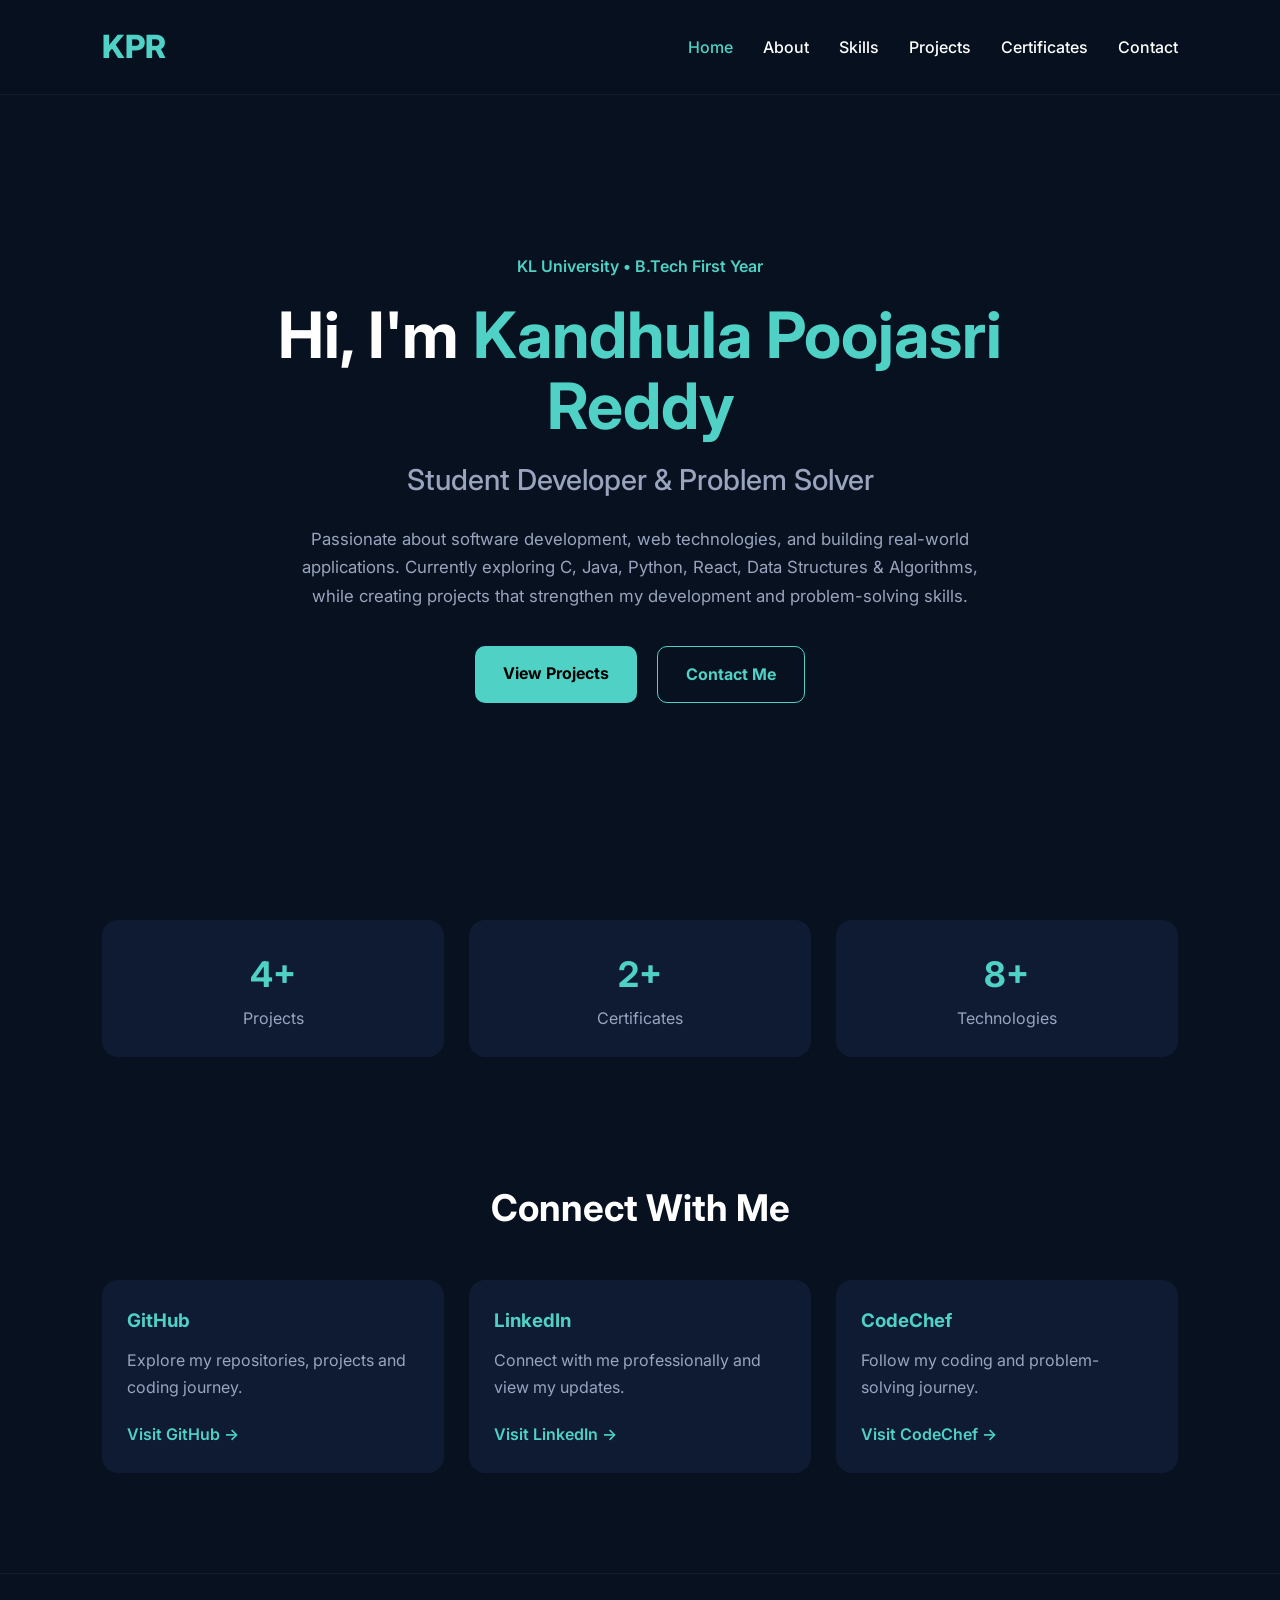
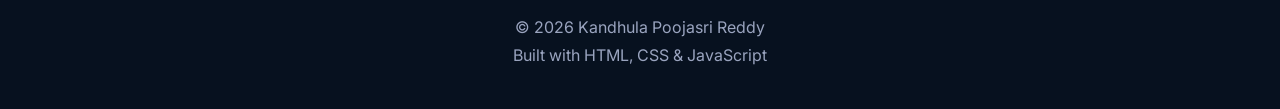
==== portfolio/index.html @ bd5755e9 "Add files via upload" ====
<!DOCTYPE html>
<html lang="en">
<head>
    <meta charset="UTF-8">
    <meta name="viewport" content="width=device-width, initial-scale=1.0">
    <title>Kandhula Poojasri Reddy | Portfolio</title>

    <link rel="stylesheet" href="style.css">

    <link rel="preconnect" href="https://fonts.googleapis.com">
    <link href="https://fonts.googleapis.com/css2?family=Inter:wght@300;400;500;600;700;800&display=swap" rel="stylesheet">
</head>
<body>

    <!-- Navigation -->
    <header class="navbar">
        <div class="logo">KPR</div>

        <nav>
            <ul>
                <li><a href="index.html" class="active">Home</a></li>
                <li><a href="about.html">About</a></li>
                <li><a href="skills.html">Skills</a></li>
                <li><a href="projects.html">Projects</a></li>
                <li><a href="cert.html">Certificates</a></li>
                <li><a href="contact.html">Contact</a></li>
            </ul>
        </nav>
    </header>

    <!-- Hero Section -->
    <section class="hero">

        <div class="hero-content">

            <p class="tagline">
                KL University • B.Tech First Year
            </p>

            <h1>
                Hi, I'm
                <span>Kandhula Poojasri Reddy</span>
            </h1>

            <h2>
                Student Developer & Problem Solver
            </h2>

            <p class="hero-text">
                Passionate about software development,
                web technologies, and building real-world
                applications.

                Currently exploring C, Java, Python,
                React, Data Structures & Algorithms,
                while creating projects that strengthen
                my development and problem-solving skills.
            </p>

            <div class="hero-buttons">

                <a href="projects.html" class="btn-primary">
                    View Projects
                </a>

                <a href="contact.html" class="btn-secondary">
                    Contact Me
                </a>

            </div>

        </div>

    </section>

    <!-- Quick Stats -->

    <section class="stats">

        <div class="stat-card">
            <h3>4+</h3>
            <p>Projects</p>
        </div>

        <div class="stat-card">
            <h3>2+</h3>
            <p>Certificates</p>
        </div>

        <div class="stat-card">
            <h3>8+</h3>
            <p>Technologies</p>
        </div>

    </section>

    <!-- Profiles -->

    <section class="profiles">

        <h2>Connect With Me</h2>

        <div class="profile-grid">

            <div class="profile-card">

                <h3>GitHub</h3>

                <p>
                    Explore my repositories,
                    projects and coding journey.
                </p>

                <a href="https://github.com/luffy-loop"
                   target="_blank">
                    Visit GitHub →
                </a>

            </div>

            <div class="profile-card">

                <h3>LinkedIn</h3>

                <p>
                    Connect with me professionally
                    and view my updates.
                </p>

                <a href="https://www.linkedin.com/in/pooja-sri-648669372"
                   target="_blank">
                    Visit LinkedIn →
                </a>

            </div>

            <div class="profile-card">

                <h3>CodeChef</h3>

                <p>
                    Follow my coding and
                    problem-solving journey.
                </p>

                <a href="https://www.codechef.com/users/poojasri_redk"
                   target="_blank">
                    Visit CodeChef →
                </a>

            </div>

        </div>

    </section>

    <!-- Footer -->

    <footer>

        <p>
            © 2026 Kandhula Poojasri Reddy
        </p>

        <p>
            Built with HTML, CSS & JavaScript
        </p>

    </footer>

    <script src="script.js"></script>

</body>
</html>
---- portfolio/style.css ----
*{
margin:0;
padding:0;
box-sizing:border-box;
font-family:'Inter',sans-serif;
}

:root{
--bg:#07111f;
--card:#0f1b33;
--accent:#4fd1c5;
--text:#ffffff;
--muted:#9aa4bf;
}

html{
scroll-behavior:smooth;
}

body{
background:var(--bg);
color:var(--text);
line-height:1.7;
}

.navbar{
display:flex;
justify-content:space-between;
align-items:center;
padding:20px 8%;
background:rgba(7,17,31,.95);
backdrop-filter:blur(10px);
position:sticky;
top:0;
z-index:1000;
border-bottom:1px solid rgba(255,255,255,.05);
}

.logo{
font-size:2rem;
font-weight:800;
color:var(--accent);
}

.navbar ul{
display:flex;
gap:30px;
list-style:none;
}

.navbar a{
text-decoration:none;
color:var(--text);
font-weight:500;
transition:.3s;
}

.navbar a:hover,
.navbar a.active{
color:var(--accent);
}

.hero{
min-height:85vh;
display:flex;
justify-content:center;
align-items:center;
padding:0 8%;
text-align:center;
}

.hero-content{
max-width:900px;
}

.tagline{
color:var(--accent);
font-weight:600;
margin-bottom:20px;
}

.hero h1{
font-size:4rem;
line-height:1.1;
margin-bottom:15px;
}

.hero h1 span{
color:var(--accent);
}

.hero h2{
font-size:1.8rem;
color:var(--muted);
font-weight:500;
margin-bottom:20px;
}

.hero-text{
max-width:700px;
margin:auto;
color:var(--muted);
font-size:1.05rem;
}

.hero-buttons{
display:flex;
justify-content:center;
gap:20px;
margin-top:35px;
flex-wrap:wrap;
}

.btn-primary{
background:var(--accent);
color:#000;
padding:14px 28px;
border-radius:10px;
text-decoration:none;
font-weight:700;
}

.btn-secondary{
border:1px solid var(--accent);
color:var(--accent);
padding:14px 28px;
border-radius:10px;
text-decoration:none;
font-weight:700;
}

.stats{
padding:60px 8%;
display:grid;
grid-template-columns:repeat(auto-fit,minmax(220px,1fr));
gap:25px;
}

.stat-card{
background:var(--card);
padding:25px;
border-radius:16px;
text-align:center;
}

.stat-card h3{
font-size:2.2rem;
color:var(--accent);
}

.stat-card p{
color:var(--muted);
}

.profiles{
padding:60px 8%;
}

.profiles h2{
text-align:center;
margin-bottom:40px;
font-size:2.3rem;
}

.profile-grid{
display:grid;
grid-template-columns:repeat(auto-fit,minmax(280px,1fr));
gap:25px;
}

.profile-card{
background:var(--card);
padding:25px;
border-radius:16px;
transition:.3s;
}

.profile-card:hover{
transform:translateY(-8px);
}

.profile-card h3{
margin-bottom:10px;
color:var(--accent);
}

.profile-card p{
color:var(--muted);
margin-bottom:20px;
}

.profile-card a{
text-decoration:none;
color:var(--accent);
font-weight:600;
}

.page-section{
padding:50px 8%;
max-width:1200px;
margin:auto;
}

.page-title{
text-align:center;
font-size:3rem;
margin-bottom:10px;
}

.page-subtitle{
text-align:center;
color:var(--muted);
margin-bottom:40px;
}

.grid{
display:grid;
grid-template-columns:repeat(auto-fit,minmax(280px,1fr));
gap:25px;
}

.card{
background:var(--card);
padding:20px;
border-radius:16px;
transition:.3s;
opacity:0;
transform:translateY(30px);
}

.card:hover{
transform:translateY(-8px);
}

.card.active{
opacity:1;
transform:translateY(0);
}

.card h3{
margin-bottom:12px;
color:var(--accent);
}

.card p{
color:var(--muted);
}

.card a{
text-decoration:none;
color:var(--accent);
font-weight:600;
}

footer{
text-align:center;
padding:40px;
margin-top:40px;
border-top:1px solid rgba(255,255,255,.05);
color:var(--muted);
}

@media(max-width:768px){

.navbar{
flex-direction:column;
gap:15px;
}

.navbar ul{
flex-wrap:wrap;
justify-content:center;
gap:15px;
}

.hero h1{
font-size:2.5rem;
}

.hero h2{
font-size:1.3rem;
}

.page-title{
font-size:2.2rem;
}

.hero-buttons{
flex-direction:column;
align-items:center;
}

.stats,
.profile-grid,
.grid{
grid-template-columns:1fr;
}
}
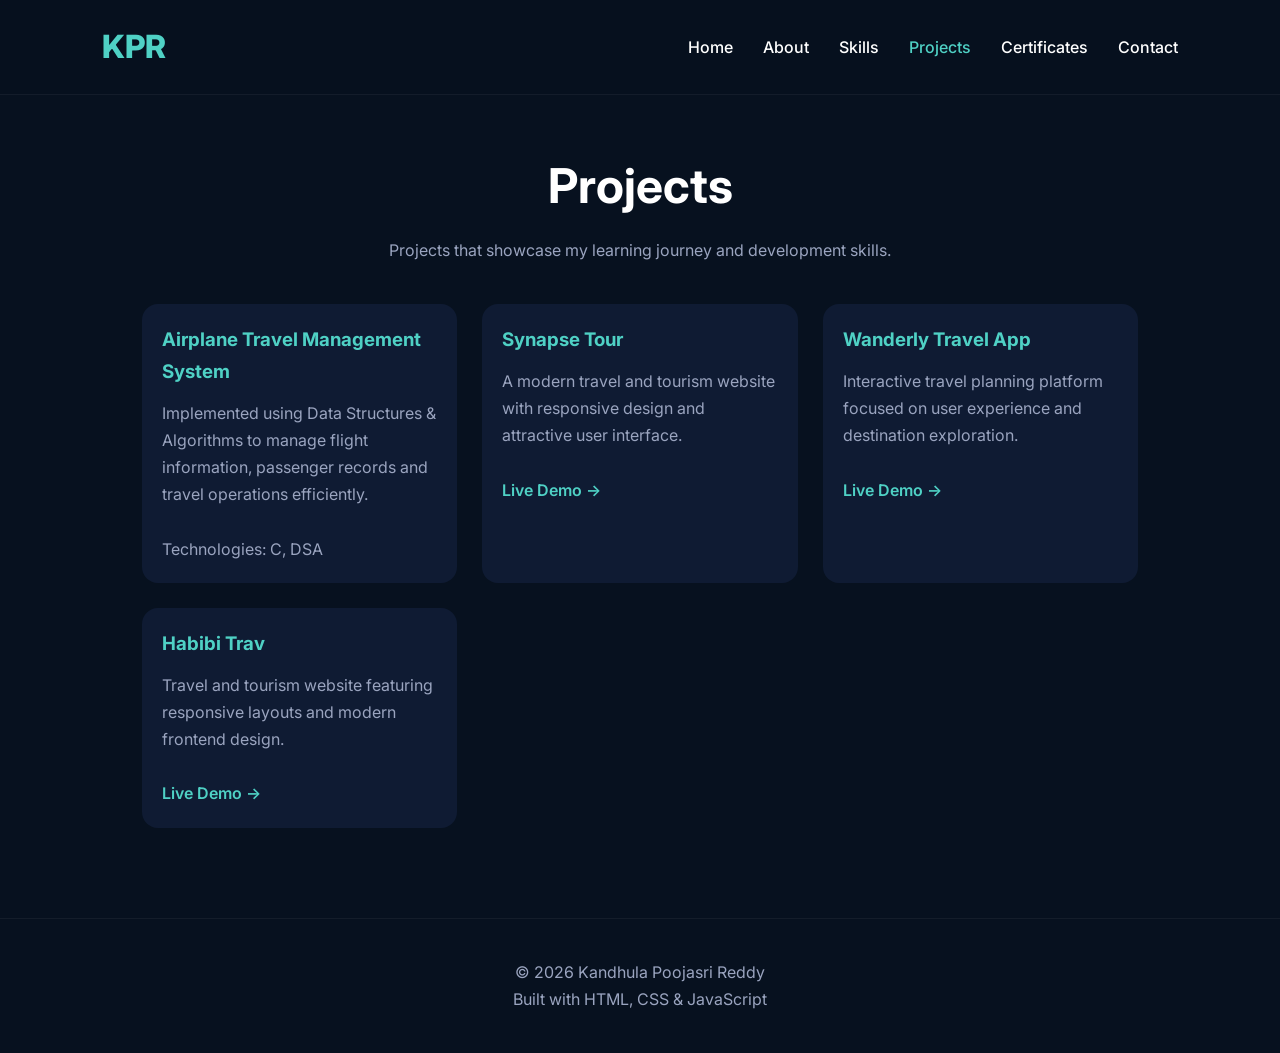
==== commit aa122e68: "index.html" ====
--- a/portfolio/index.html
+++ b/portfolio/index.html
@@ -1,174 +1,118 @@
-<!DOCTYPE html>
-<html lang="en">
+<html>
 <head>
-    <meta charset="UTF-8">
-    <meta name="viewport" content="width=device-width, initial-scale=1.0">
-    <title>Kandhula Poojasri Reddy | Portfolio</title>
+<title>Projects | Kandhula Poojasri Reddy</title>
+<link rel="stylesheet" href="style.css">
+<link href="https://fonts.googleapis.com/css2?family=Inter:wght@300;400;500;600;700;800&display=swap" rel="stylesheet">
+</head>
 
-    <link rel="stylesheet" href="style.css">
-
-    <link rel="preconnect" href="https://fonts.googleapis.com">
-    <link href="https://fonts.googleapis.com/css2?family=Inter:wght@300;400;500;600;700;800&display=swap" rel="stylesheet">
-</head>
 <body>
 
-    <!-- Navigation -->
-    <header class="navbar">
-        <div class="logo">KPR</div>
+<header class="navbar">
 
-        <nav>
-            <ul>
-                <li><a href="index.html" class="active">Home</a></li>
-                <li><a href="about.html">About</a></li>
-                <li><a href="skills.html">Skills</a></li>
-                <li><a href="projects.html">Projects</a></li>
-                <li><a href="cert.html">Certificates</a></li>
-                <li><a href="contact.html">Contact</a></li>
-            </ul>
-        </nav>
-    </header>
+<div class="logo">KPR</div>
 
-    <!-- Hero Section -->
-    <section class="hero">
+<nav>
+<ul>
+<li><a href="index.html">Home</a></li>
+<li><a href="about.html">About</a></li>
+<li><a href="skills.html">Skills</a></li>
+<li><a href="projects.html" class="active">Projects</a></li>
+<li><a href="cert.html">Certificates</a></li>
+<li><a href="contact.html">Contact</a></li>
+</ul>
+</nav>
 
-        <div class="hero-content">
+</header>
 
-            <p class="tagline">
-                KL University • B.Tech First Year
-            </p>
+<section class="page-section">
 
-            <h1>
-                Hi, I'm
-                <span>Kandhula Poojasri Reddy</span>
-            </h1>
+<h1 class="page-title">Projects</h1>
 
-            <h2>
-                Student Developer & Problem Solver
-            </h2>
+<p class="page-subtitle">
+Projects that showcase my learning journey and development skills.
+</p>
 
-            <p class="hero-text">
-                Passionate about software development,
-                web technologies, and building real-world
-                applications.
+<div class="grid">
 
-                Currently exploring C, Java, Python,
-                React, Data Structures & Algorithms,
-                while creating projects that strengthen
-                my development and problem-solving skills.
-            </p>
+<div class="card">
 
-            <div class="hero-buttons">
+<h3>Airplane Travel Management System</h3>
 
-                <a href="projects.html" class="btn-primary">
-                    View Projects
-                </a>
+<p>
+Implemented using Data Structures & Algorithms
+to manage flight information, passenger records
+and travel operations efficiently.
+</p>
 
-                <a href="contact.html" class="btn-secondary">
-                    Contact Me
-                </a>
+<br>
 
-            </div>
+<p>
+Technologies: C, DSA
+</p>
 
-        </div>
+</div>
 
-    </section>
+<div class="card">
 
-    <!-- Quick Stats -->
+<h3>Synapse Tour</h3>
 
-    <section class="stats">
+<p>
+A modern travel and tourism website with
+responsive design and attractive user interface.
+</p>
 
-        <div class="stat-card">
-            <h3>4+</h3>
-            <p>Projects</p>
-        </div>
+<br>
 
-        <div class="stat-card">
-            <h3>2+</h3>
-            <p>Certificates</p>
-        </div>
+<a href="https://synapse-tour.netlify.app/" target="_blank">
+Live Demo →
+</a>
 
-        <div class="stat-card">
-            <h3>8+</h3>
-            <p>Technologies</p>
-        </div>
+</div>
 
-    </section>
+<div class="card">
 
-    <!-- Profiles -->
+<h3>Wanderly Travel App</h3>
 
-    <section class="profiles">
+<p>
+Interactive travel planning platform focused on
+user experience and destination exploration.
+</p>
 
-        <h2>Connect With Me</h2>
+<br>
 
-        <div class="profile-grid">
+<a href="https://wanderly-travel-app.netlify.app/" target="_blank">
+Live Demo →
+</a>
 
-            <div class="profile-card">
+</div>
 
-                <h3>GitHub</h3>
+<div class="card">
 
-                <p>
-                    Explore my repositories,
-                    projects and coding journey.
-                </p>
+<h3>Habibi Trav</h3>
 
-                <a href="https://github.com/luffy-loop"
-                   target="_blank">
-                    Visit GitHub →
-                </a>
+<p>
+Travel and tourism website featuring
+responsive layouts and modern frontend design.
+</p>
 
-            </div>
+<br>
 
-            <div class="profile-card">
+<a href="https://habibitrav.netlify.app/" target="_blank">
+Live Demo →
+</a>
 
-                <h3>LinkedIn</h3>
+</div>
 
-                <p>
-                    Connect with me professionally
-                    and view my updates.
-                </p>
+</div>
 
-                <a href="https://www.linkedin.com/in/pooja-sri-648669372"
-                   target="_blank">
-                    Visit LinkedIn →
-                </a>
+</section>
 
-            </div>
+<footer>
+<p>© 2026 Kandhula Poojasri Reddy</p>
+<p>Built with HTML, CSS & JavaScript</p>
+</footer>
 
-            <div class="profile-card">
-
-                <h3>CodeChef</h3>
-
-                <p>
-                    Follow my coding and
-                    problem-solving journey.
-                </p>
-
-                <a href="https://www.codechef.com/users/poojasri_redk"
-                   target="_blank">
-                    Visit CodeChef →
-                </a>
-
-            </div>
-
-        </div>
-
-    </section>
-
-    <!-- Footer -->
-
-    <footer>
-
-        <p>
-            © 2026 Kandhula Poojasri Reddy
-        </p>
-
-        <p>
-            Built with HTML, CSS & JavaScript
-        </p>
-
-    </footer>
-
-    <script src="script.js"></script>
+<script src="script.js"></script>
 
 </body>
-</html>+</html>
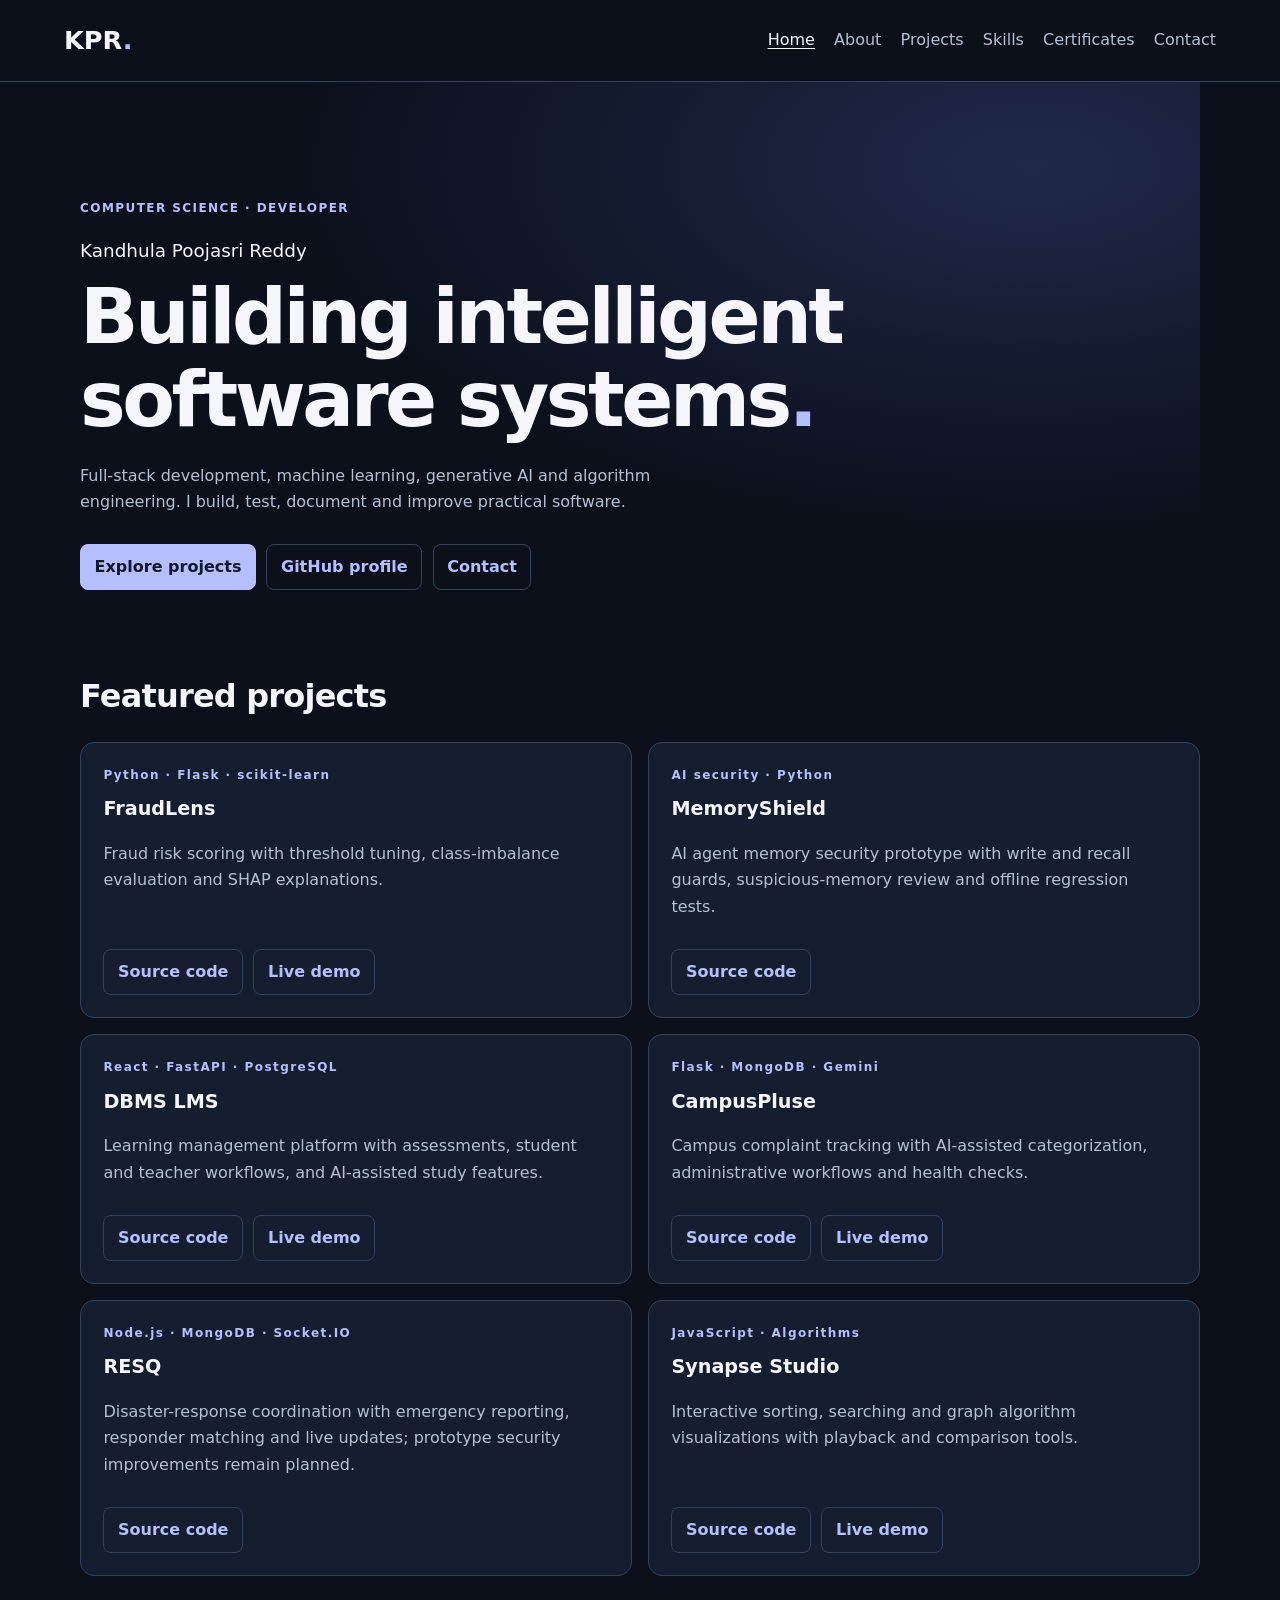
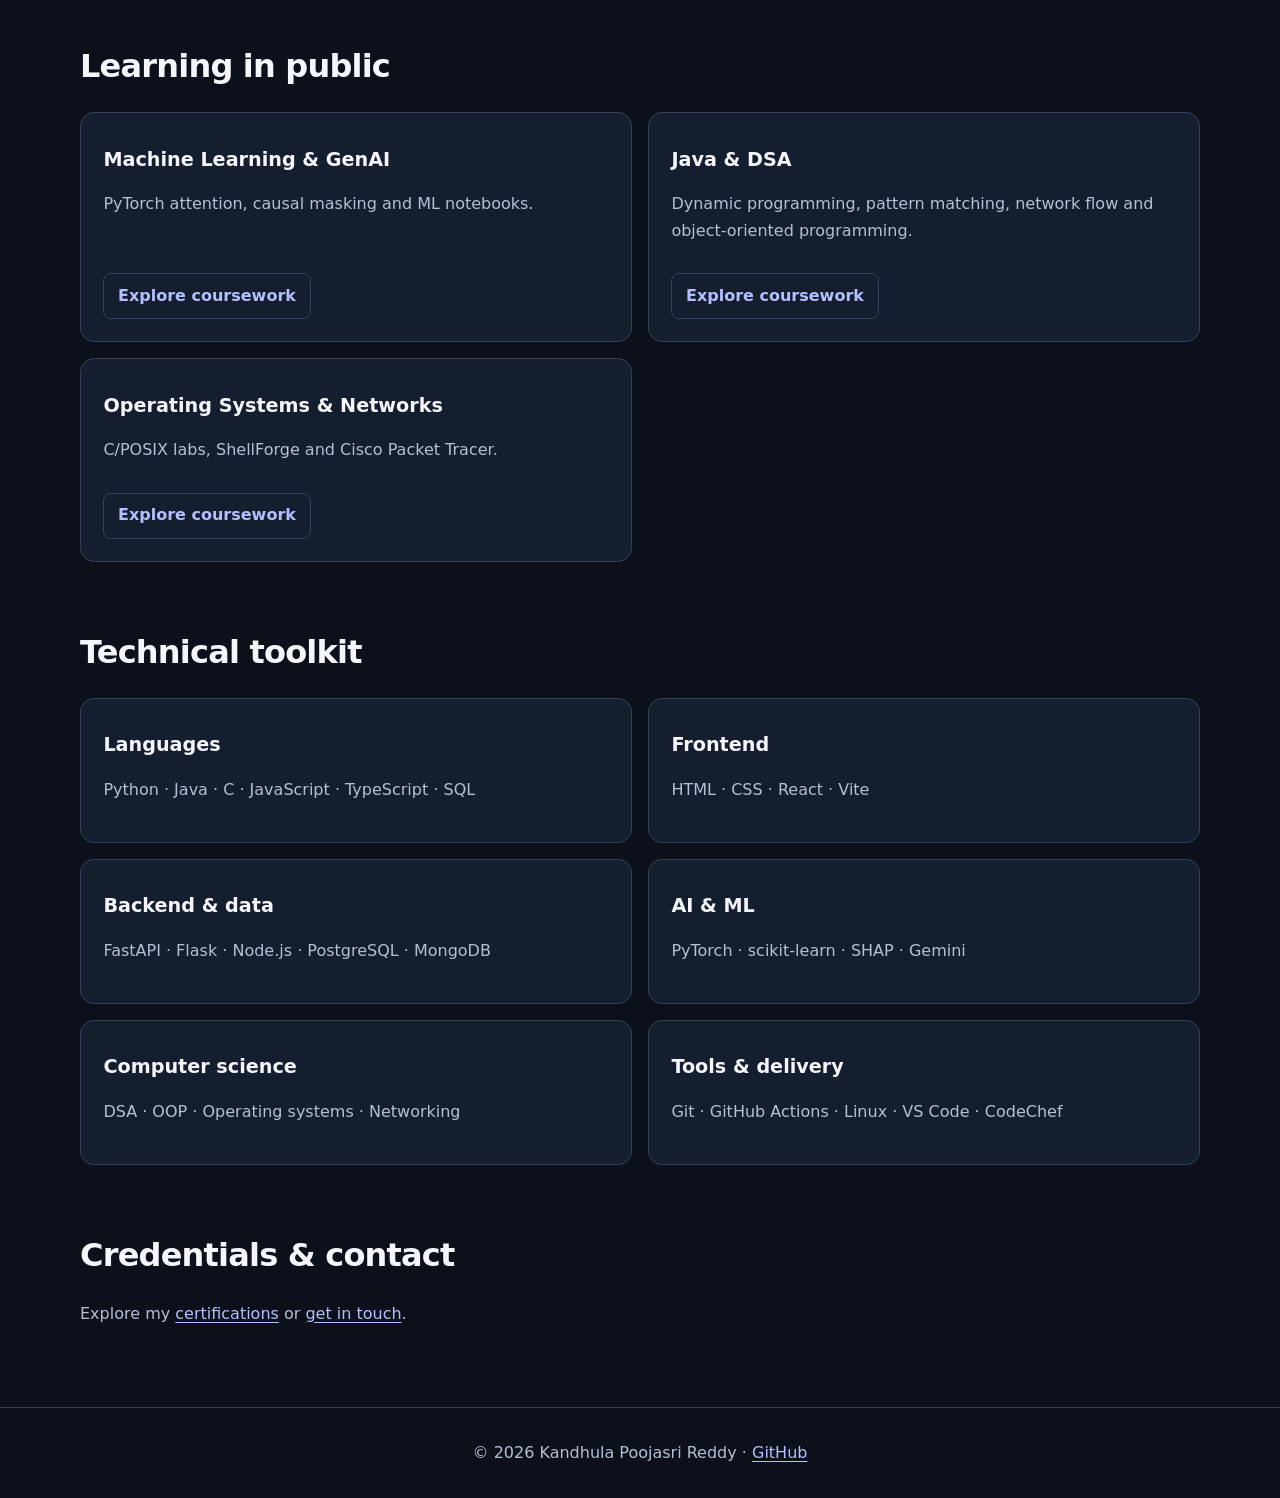
==== commit b8afc9e6: "feat(portfolio): redesign index page with verified portfolio content" ====
--- a/portfolio/index.html
+++ b/portfolio/index.html
@@ -1,118 +1,7 @@
-<html>
-<head>
-<title>Projects | Kandhula Poojasri Reddy</title>
-<link rel="stylesheet" href="style.css">
-<link href="https://fonts.googleapis.com/css2?family=Inter:wght@300;400;500;600;700;800&display=swap" rel="stylesheet">
-</head>
-
-<body>
-
-<header class="navbar">
-
-<div class="logo">KPR</div>
-
-<nav>
-<ul>
-<li><a href="index.html">Home</a></li>
-<li><a href="about.html">About</a></li>
-<li><a href="skills.html">Skills</a></li>
-<li><a href="projects.html" class="active">Projects</a></li>
-<li><a href="cert.html">Certificates</a></li>
-<li><a href="contact.html">Contact</a></li>
-</ul>
-</nav>
-
-</header>
-
-<section class="page-section">
-
-<h1 class="page-title">Projects</h1>
-
-<p class="page-subtitle">
-Projects that showcase my learning journey and development skills.
-</p>
-
-<div class="grid">
-
-<div class="card">
-
-<h3>Airplane Travel Management System</h3>
-
-<p>
-Implemented using Data Structures & Algorithms
-to manage flight information, passenger records
-and travel operations efficiently.
-</p>
-
-<br>
-
-<p>
-Technologies: C, DSA
-</p>
-
-</div>
-
-<div class="card">
-
-<h3>Synapse Tour</h3>
-
-<p>
-A modern travel and tourism website with
-responsive design and attractive user interface.
-</p>
-
-<br>
-
-<a href="https://synapse-tour.netlify.app/" target="_blank">
-Live Demo →
-</a>
-
-</div>
-
-<div class="card">
-
-<h3>Wanderly Travel App</h3>
-
-<p>
-Interactive travel planning platform focused on
-user experience and destination exploration.
-</p>
-
-<br>
-
-<a href="https://wanderly-travel-app.netlify.app/" target="_blank">
-Live Demo →
-</a>
-
-</div>
-
-<div class="card">
-
-<h3>Habibi Trav</h3>
-
-<p>
-Travel and tourism website featuring
-responsive layouts and modern frontend design.
-</p>
-
-<br>
-
-<a href="https://habibitrav.netlify.app/" target="_blank">
-Live Demo →
-</a>
-
-</div>
-
-</div>
-
-</section>
-
-<footer>
-<p>© 2026 Kandhula Poojasri Reddy</p>
-<p>Built with HTML, CSS & JavaScript</p>
-</footer>
-
-<script src="script.js"></script>
-
-</body>
-</html>
+<!doctype html>
+<html lang="en"><head><meta charset="utf-8"><meta name="viewport" content="width=device-width, initial-scale=1"><meta name="description" content="Computer science student exploring full-stack engineering, AI and systems."><meta name="theme-color" content="#0b101b"><title>Developer portfolio | Kandhula Poojasri Reddy</title><link rel="stylesheet" href="style.css"></head><body><a class="skip" href="#main">Skip to content</a><header class="navbar"><a class="logo" href="index.html">KPR<span>.</span></a><nav aria-label="Main navigation"><ul><li><a href="index.html" aria-current="page">Home</a></li><li><a href="about.html">About</a></li><li><a href="projects.html">Projects</a></li><li><a href="skills.html">Skills</a></li><li><a href="cert.html">Certificates</a></li><li><a href="contact.html">Contact</a></li></ul></nav></header><main id="main" class="container"><section class="hero"><span class="eyebrow">COMPUTER SCIENCE · DEVELOPER</span><p class="name">Kandhula Poojasri Reddy</p><h1>Building intelligent<br>software systems<span>.</span></h1><p>Full-stack development, machine learning, generative AI and algorithm engineering. I build, test, document and improve practical software.</p><div class="links"><a class="primary" href="projects.html">Explore projects</a><a href="https://github.com/luffy-loop">GitHub profile</a><a href="contact.html">Contact</a></div></section><section ><h2>Featured projects</h2><div class="grid"><article class="card"><span class="eyebrow">Python · Flask · scikit-learn</span><h3>FraudLens</h3><p>Fraud risk scoring with threshold tuning, class-imbalance evaluation and SHAP explanations.</p><div class="links"><a href="https://github.com/luffy-loop/FraudLens">Source code</a><a href="https://fraud-lens-eight.vercel.app/">Live demo</a></div></article>
+<article class="card"><span class="eyebrow">AI security · Python</span><h3>MemoryShield</h3><p>AI agent memory security prototype with write and recall guards, suspicious-memory review and offline regression tests.</p><div class="links"><a href="https://github.com/luffy-loop/Memory_Shield">Source code</a></div></article>
+<article class="card"><span class="eyebrow">React · FastAPI · PostgreSQL</span><h3>DBMS LMS</h3><p>Learning management platform with assessments, student and teacher workflows, and AI-assisted study features.</p><div class="links"><a href="https://github.com/luffy-loop/DBMS_LMS">Source code</a><a href="https://frontend-plum-mu-90.vercel.app/">Live demo</a></div></article>
+<article class="card"><span class="eyebrow">Flask · MongoDB · Gemini</span><h3>CampusPluse</h3><p>Campus complaint tracking with AI-assisted categorization, administrative workflows and health checks.</p><div class="links"><a href="https://github.com/luffy-loop/CampusPluse">Source code</a><a href="https://campuspluse-z1ih.onrender.com/">Live demo</a></div></article>
+<article class="card"><span class="eyebrow">Node.js · MongoDB · Socket.IO</span><h3>RESQ</h3><p>Disaster-response coordination with emergency reporting, responder matching and live updates; prototype security improvements remain planned.</p><div class="links"><a href="https://github.com/luffy-loop/RESQ">Source code</a></div></article>
+<article class="card"><span class="eyebrow">JavaScript · Algorithms</span><h3>Synapse Studio</h3><p>Interactive sorting, searching and graph algorithm visualizations with playback and comparison tools.</p><div class="links"><a href="https://github.com/luffy-loop/Synapse_Studio">Source code</a><a href="https://synapse-tour.netlify.app/">Live demo</a></div></article></div></section><section ><h2>Learning in public</h2><div class="grid"><article class="card"><h3>Machine Learning & GenAI</h3><p>PyTorch attention, causal masking and ML notebooks.</p><div class="links"><a href="https://github.com/luffy-loop/Machine_Learning">Explore coursework</a></div></article><article class="card"><h3>Java & DSA</h3><p>Dynamic programming, pattern matching, network flow and object-oriented programming.</p><div class="links"><a href="https://github.com/luffy-loop/DSA-A6">Explore coursework</a></div></article><article class="card"><h3>Operating Systems & Networks</h3><p>C/POSIX labs, ShellForge and Cisco Packet Tracer.</p><div class="links"><a href="https://github.com/luffy-loop/Operating_System">Explore coursework</a></div></article></div></section><section ><h2>Technical toolkit</h2><div class="grid"><article class="card"><h3>Languages</h3><p>Python · Java · C · JavaScript · TypeScript · SQL</p></article><article class="card"><h3>Frontend</h3><p>HTML · CSS · React · Vite</p></article><article class="card"><h3>Backend & data</h3><p>FastAPI · Flask · Node.js · PostgreSQL · MongoDB</p></article><article class="card"><h3>AI & ML</h3><p>PyTorch · scikit-learn · SHAP · Gemini</p></article><article class="card"><h3>Computer science</h3><p>DSA · OOP · Operating systems · Networking</p></article><article class="card"><h3>Tools & delivery</h3><p>Git · GitHub Actions · Linux · VS Code · CodeChef</p></article></div></section><section><h2>Credentials &amp; contact</h2><p>Explore my <a href="cert.html">certifications</a> or <a href="contact.html">get in touch</a>.</p></section></main><footer>© 2026 Kandhula Poojasri Reddy · <a href="https://github.com/luffy-loop">GitHub</a></footer></body></html>
--- a/portfolio/style.css
+++ b/portfolio/style.css
@@ -1,298 +1 @@
-*{
-margin:0;
-padding:0;
-box-sizing:border-box;
-font-family:'Inter',sans-serif;
-}
-
-:root{
---bg:#07111f;
---card:#0f1b33;
---accent:#4fd1c5;
---text:#ffffff;
---muted:#9aa4bf;
-}
-
-html{
-scroll-behavior:smooth;
-}
-
-body{
-background:var(--bg);
-color:var(--text);
-line-height:1.7;
-}
-
-.navbar{
-display:flex;
-justify-content:space-between;
-align-items:center;
-padding:20px 8%;
-background:rgba(7,17,31,.95);
-backdrop-filter:blur(10px);
-position:sticky;
-top:0;
-z-index:1000;
-border-bottom:1px solid rgba(255,255,255,.05);
-}
-
-.logo{
-font-size:2rem;
-font-weight:800;
-color:var(--accent);
-}
-
-.navbar ul{
-display:flex;
-gap:30px;
-list-style:none;
-}
-
-.navbar a{
-text-decoration:none;
-color:var(--text);
-font-weight:500;
-transition:.3s;
-}
-
-.navbar a:hover,
-.navbar a.active{
-color:var(--accent);
-}
-
-.hero{
-min-height:85vh;
-display:flex;
-justify-content:center;
-align-items:center;
-padding:0 8%;
-text-align:center;
-}
-
-.hero-content{
-max-width:900px;
-}
-
-.tagline{
-color:var(--accent);
-font-weight:600;
-margin-bottom:20px;
-}
-
-.hero h1{
-font-size:4rem;
-line-height:1.1;
-margin-bottom:15px;
-}
-
-.hero h1 span{
-color:var(--accent);
-}
-
-.hero h2{
-font-size:1.8rem;
-color:var(--muted);
-font-weight:500;
-margin-bottom:20px;
-}
-
-.hero-text{
-max-width:700px;
-margin:auto;
-color:var(--muted);
-font-size:1.05rem;
-}
-
-.hero-buttons{
-display:flex;
-justify-content:center;
-gap:20px;
-margin-top:35px;
-flex-wrap:wrap;
-}
-
-.btn-primary{
-background:var(--accent);
-color:#000;
-padding:14px 28px;
-border-radius:10px;
-text-decoration:none;
-font-weight:700;
-}
-
-.btn-secondary{
-border:1px solid var(--accent);
-color:var(--accent);
-padding:14px 28px;
-border-radius:10px;
-text-decoration:none;
-font-weight:700;
-}
-
-.stats{
-padding:60px 8%;
-display:grid;
-grid-template-columns:repeat(auto-fit,minmax(220px,1fr));
-gap:25px;
-}
-
-.stat-card{
-background:var(--card);
-padding:25px;
-border-radius:16px;
-text-align:center;
-}
-
-.stat-card h3{
-font-size:2.2rem;
-color:var(--accent);
-}
-
-.stat-card p{
-color:var(--muted);
-}
-
-.profiles{
-padding:60px 8%;
-}
-
-.profiles h2{
-text-align:center;
-margin-bottom:40px;
-font-size:2.3rem;
-}
-
-.profile-grid{
-display:grid;
-grid-template-columns:repeat(auto-fit,minmax(280px,1fr));
-gap:25px;
-}
-
-.profile-card{
-background:var(--card);
-padding:25px;
-border-radius:16px;
-transition:.3s;
-}
-
-.profile-card:hover{
-transform:translateY(-8px);
-}
-
-.profile-card h3{
-margin-bottom:10px;
-color:var(--accent);
-}
-
-.profile-card p{
-color:var(--muted);
-margin-bottom:20px;
-}
-
-.profile-card a{
-text-decoration:none;
-color:var(--accent);
-font-weight:600;
-}
-
-.page-section{
-padding:50px 8%;
-max-width:1200px;
-margin:auto;
-}
-
-.page-title{
-text-align:center;
-font-size:3rem;
-margin-bottom:10px;
-}
-
-.page-subtitle{
-text-align:center;
-color:var(--muted);
-margin-bottom:40px;
-}
-
-.grid{
-display:grid;
-grid-template-columns:repeat(auto-fit,minmax(280px,1fr));
-gap:25px;
-}
-
-.card{
-background:var(--card);
-padding:20px;
-border-radius:16px;
-transition:.3s;
-opacity:0;
-transform:translateY(30px);
-}
-
-.card:hover{
-transform:translateY(-8px);
-}
-
-.card.active{
-opacity:1;
-transform:translateY(0);
-}
-
-.card h3{
-margin-bottom:12px;
-color:var(--accent);
-}
-
-.card p{
-color:var(--muted);
-}
-
-.card a{
-text-decoration:none;
-color:var(--accent);
-font-weight:600;
-}
-
-footer{
-text-align:center;
-padding:40px;
-margin-top:40px;
-border-top:1px solid rgba(255,255,255,.05);
-color:var(--muted);
-}
-
-@media(max-width:768px){
-
-.navbar{
-flex-direction:column;
-gap:15px;
-}
-
-.navbar ul{
-flex-wrap:wrap;
-justify-content:center;
-gap:15px;
-}
-
-.hero h1{
-font-size:2.5rem;
-}
-
-.hero h2{
-font-size:1.3rem;
-}
-
-.page-title{
-font-size:2.2rem;
-}
-
-.hero-buttons{
-flex-direction:column;
-align-items:center;
-}
-
-.stats,
-.profile-grid,
-.grid{
-grid-template-columns:1fr;
-}
-}
+:root{color-scheme:dark;--bg:#0b101b;--panel:#141e2e;--text:#f4f6fc;--muted:#b5c0d4;--accent:#b5bfff;--line:#34435b}*{box-sizing:border-box}body{margin:0;background:var(--bg);color:var(--text);font:16px/1.65 system-ui,-apple-system,BlinkMacSystemFont,"Segoe UI",sans-serif}a{color:var(--accent);text-underline-offset:.2em}a:focus-visible{outline:3px solid #f4d28b;outline-offset:4px}.skip{position:absolute;left:1rem;top:-5rem;background:var(--panel);padding:.8rem;z-index:5}.skip:focus{top:1rem}.navbar{display:flex;align-items:center;justify-content:space-between;gap:1rem;padding:1.2rem max(5vw,1rem);border-bottom:1px solid var(--line);background:var(--bg)}.logo{font-size:1.6rem;font-weight:850;text-decoration:none;color:var(--text)}.logo span,.hero h1 span{color:var(--accent)}nav ul{display:flex;flex-wrap:wrap;gap:.5rem 1.2rem;list-style:none;padding:0;margin:0}nav a{text-decoration:none;color:var(--muted)}nav a[aria-current=page]{color:var(--text);text-decoration:underline}.container{width:min(1120px,90%);margin:auto}.hero{padding:clamp(3rem,9vw,7rem) 0 3rem;background:radial-gradient(ellipse at 85% 15%,#20294a 0,transparent 55%)}.eyebrow{font-size:.75rem;letter-spacing:.12em;color:var(--accent);font-weight:700}.name{font-size:1.15rem;color:var(--text);margin:1rem 0 .3rem}h1{font-size:clamp(2.3rem,6vw,4.8rem);line-height:1.08;letter-spacing:-.045em;margin:.6rem 0 1.3rem}h2{font-size:clamp(1.5rem,3vw,2rem);letter-spacing:-.025em;margin:0 0 1.2rem}h3{font-size:1.2rem;margin:.5rem 0}p{color:var(--muted);margin:.5rem 0 1rem;overflow-wrap:anywhere}.hero p{max-width:650px}.intro{padding:3rem 0 1rem}section{padding:2rem 0}.grid{display:grid;grid-template-columns:repeat(2,minmax(0,1fr));gap:1rem}.card{background:var(--panel);border:1px solid var(--line);border-radius:14px;padding:1.4rem;display:flex;flex-direction:column;min-width:0}.card .links{margin-top:auto}.links{display:flex;flex-wrap:wrap;gap:.65rem;padding-top:.8rem}.links a{display:inline-block;padding:.55rem .85rem;border:1px solid var(--line);border-radius:8px;text-decoration:none;font-weight:650}.links a:hover{border-color:var(--accent)}.links .primary{background:#b5bfff;color:#11182b;border-color:#b5bfff}footer{border-top:1px solid var(--line);padding:2rem 5%;text-align:center;color:var(--muted);margin-top:2rem}.muted{font-size:.9rem}@media(max-width:650px){.navbar{align-items:flex-start;flex-direction:column}.grid{grid-template-columns:1fr}.hero h1 br{display:none}nav ul{gap:.4rem .8rem}}
